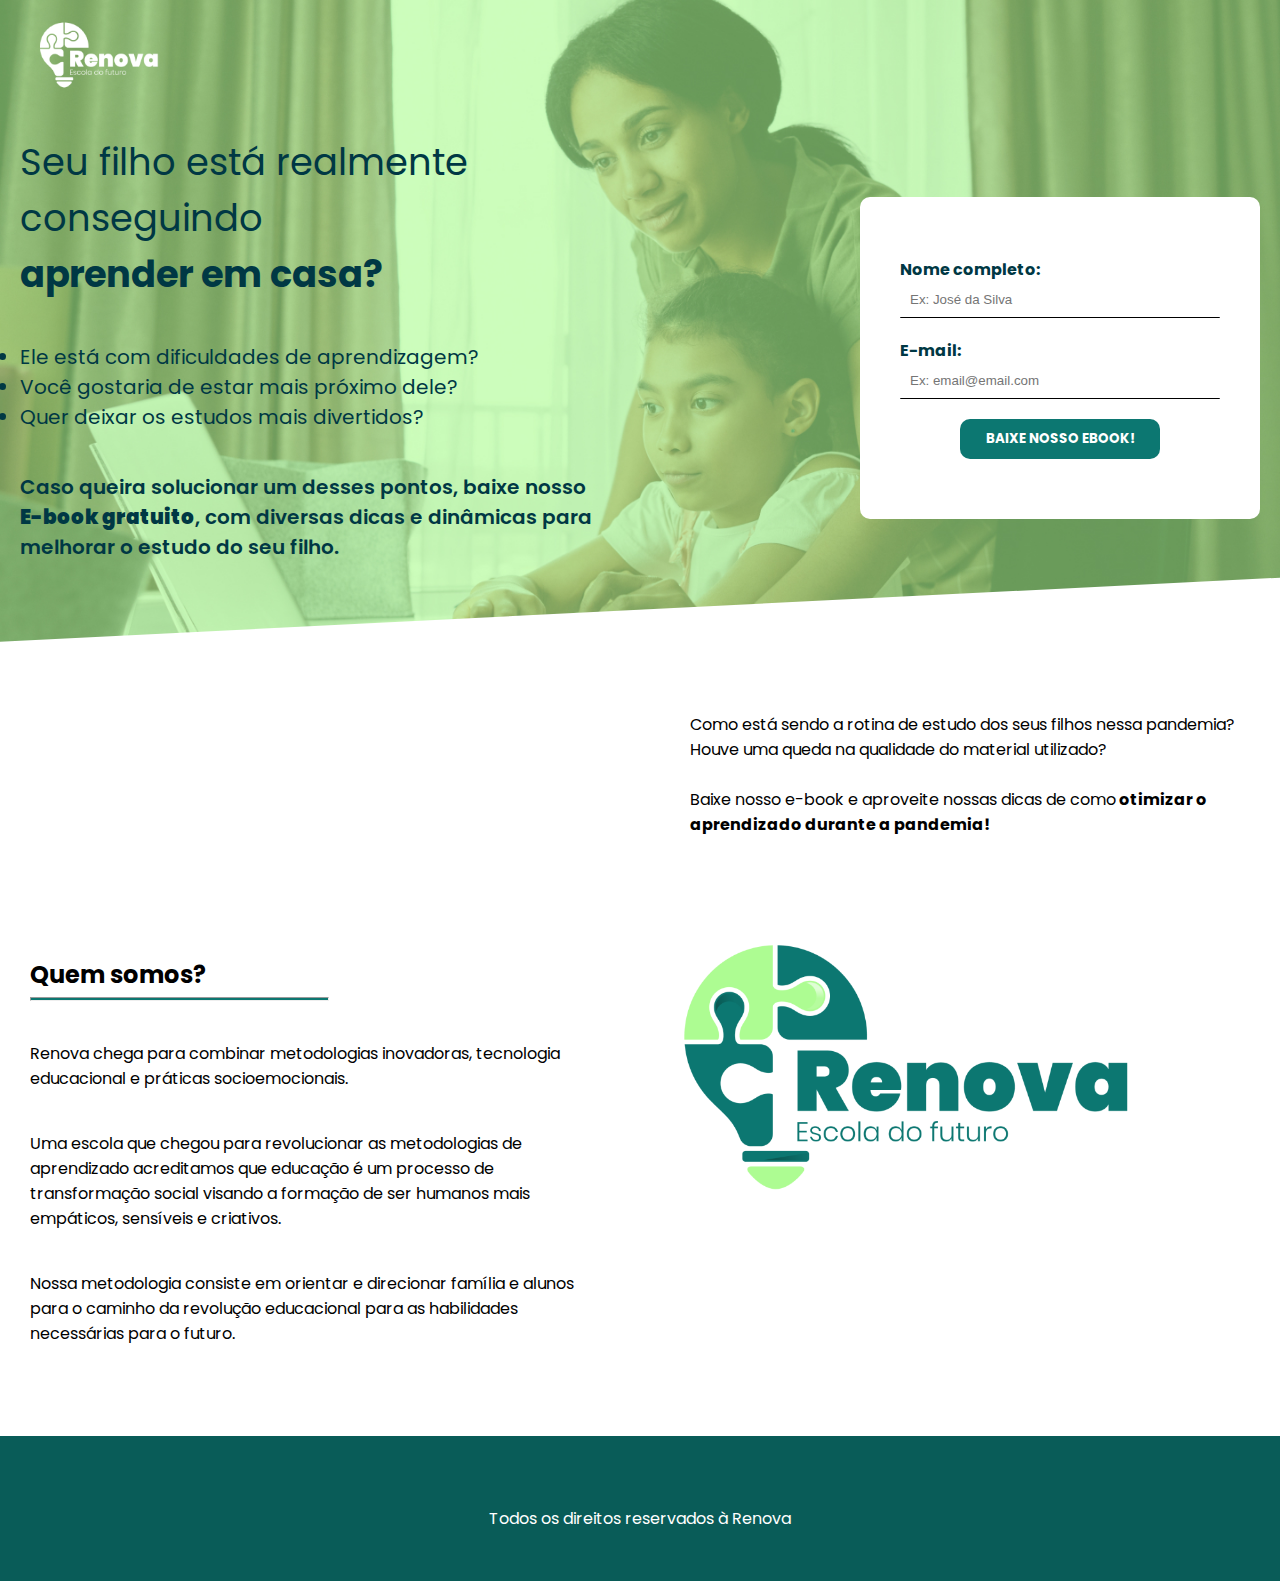
==== Index.html @ 4f58b7ef "debugMode off" ====
<!DOCTYPE html>
<html>

<head>
  <meta charset="UTF-8">
    <meta name="viewport" content="width=device-width, initial-scale=1.0">
  <link rel="stylesheet" href="style.css">
  <link rel="preconnect" href="https://fonts.gstatic.com">
  <link rel="preconnect" href="https://fonts.gstatic.com">
  <link rel="preconnect" href="https://fonts.gstatic.com">
  <link rel="shortcut icon" href="images/logo-renova-branco-1@2x.png" type="image">
  <link href="https://fonts.googleapis.com/css2?family=Poppins:wght@300;400;500;600;700;800&display=swap"
    rel="stylesheet">
  <link href="https://fonts.googleapis.com/css2?family=Open+Sans:ital,wght@0,400;0,800;1,300&display=swap"
    rel="stylesheet">
  <title>Renova Futuro</title>
</head>

<body>





  <div id="hero">
    <div class="fundo">
      <div id="logo">
        <img src="./images/logo-renova-branco-1@2x.png" alt="" id="logo-img">
      </div>
    </div>
    <div id="hero-content">
      <div id="titulo">
        <div class="">
          <h1>Seu filho está realmente conseguindo<br><strong>aprender em casa?</strong></h1>
        </div>
        <div class="extra">
          <ul>
            <li>Ele está com dificuldades de aprendizagem?</li>
            <li>Você gostaria de estar mais próximo dele?</li>
            <li>Quer deixar os estudos mais divertidos?</li>
          </ul>
          <p class="solucionar  ">Caso queira solucionar um desses pontos, baixe nosso<strong> E-book gratuito</strong>,
            com diversas dicas e dinâmicas para
            melhorar o estudo do seu filho.</p>
        </div>
        <div id="extra2">
          <p>Baixe nosso e-book gratuito para dicas e dinâmicas de como melhorar os estudos do seu filho em tempos de aulas remotas.</p>  
        </div>
         
          


      </div>
      <div id="form-box">
        <div class="formulario">

          <form method="POST" action="https://smtl.gama.academy/leads/1ccc7f61-25e3-11eb-bf8d-0d63c80760d2">
            <h4>Nome completo:</h4>
            <input name="name" type="text" class="input" pattern="^\D{2,}\s[\D\s]{2,}$" title="Digite seu nome completo"
              placeholder="Ex: José da Silva" required />
            <h4>E-mail:</h4>
            <input name="email" type="email" class="input" title="Digite seu email" placeholder="Ex: email@email.com"
              required />
            <input name="redirectTo" type="hidden" value="https://renovafuturo.com.br/obrigado.html" />
            <a href="ebook.pdf" download="E-BOOK"></a><input value="BAIXE NOSSO EBOOK!" class="input botao"
              type="submit" /></a>
            </input>
        </div>
        <input name="debugMode" type="hidden" value="false" />
        </form>
      </div>

    </div>
  </div>
  <div id="main">
    <div id="text1">
            <p class="texto">Como está sendo a rotina de estudo dos seus filhos nessa pandemia? Houve uma queda na qualidade do material utilizado?
          <br>
          <br>
              Baixe nosso e-book e aproveite nossas dicas de como<b> otimizar o aprendizado durante a pandemia!</b></p>

      </div>

      
<div id="quem-somos">


<h2>Quem somos?</h2>
<hr>

<p class="renova">Renova chega para combinar metodologias inovadoras, tecnologia educacional e práticas socioemocionais. </p>
<p>
Uma escola que chegou para revolucionar as metodologias de aprendizado acreditamos que educação é um processo de transformação social visando a formação de ser humanos mais empáticos, sensíveis e criativos.
</p>
<p>
Nossa metodologia consiste em orientar e direcionar família e alunos para o caminho da revolução educacional para as habilidades necessárias para o futuro.</p>
</div>
<div id="logo-final">
<img src="./images/logo-renova-positivo-1@2x.png" id="logo-color" alt="">
</div>

</div>

<footer>
<p>Todos os direitos reservados à Renova</p>
</footer>
</body>

</html>
---- style.css ----
*{
    margin:0px;
    padding:0px
}
img{
    width:10%;
}
#main {
    display: grid;
    grid-template-columns: 1fr 1fr;
    max-width: 1280px;
    grid-gap: 40px;
    margin: 0 auto;
    
}

@media only screen and (max-width: 750px) {
    #main {
        grid-template-columns: 1fr;
        display: block;
    }


    .extra {
        display: none;
    }
  }



#hero {
    grid-column: 1 / 3;
    display: grid;
    grid-template-rows: auto 1fr;
    grid-template-columns: 1fr;
    background-image: url(./images/background-photo.jpg);
    background-position: center top;
    margin: 0;
    background-repeat: no-repeat;
    background-size: cover;
}

#logo {
    max-width: 1280px;
    margin: 20px auto;
    margin-top: 20px;
    padding-left: 40px;
}

#logo-img {
    min-width: 100px;
}

#hero-content {
    max-width: 1280px;
    width: 100%;
    margin: 0 auto;
    display: grid;
    grid-template-columns: 1fr 1fr;
    align-content: center; 
    column-gap: 40px;
}

#extra2 p {
    font-family: 'Poppins';
    font-size: 0.8em;
    margin-top: 20px;
}

@media only screen and (min-width: 750px) {
    #extra2 {
        display: none;
    }

    #hero-content {

    margin-bottom: 40px;
    }

   #form-box {
    justify-self: end;
    align-self: center;
    margin-bottom: 50px;
    margin: 20px;
   }
   h1 {
    margin-bottom: 40px;
   }
   #hero {

    -webkit-clip-path: polygon(0 0, 100% 0, 100% 0%, 0 100%);
    clip-path: polygon(0 0, 100% 0, 100% 90%, 0 100%); 
   }
  }

@media only screen and (max-width: 750px) {
    #hero-content {
        grid-template-columns: 1fr;

    }
    #form-box {
        margin: 0 auto;
        justify-self: center;
        margin-bottom: -20px;
    }
    #titulo {
    text-align: center;
    }
    h1 {
        font-size: 1.25em;
    }
  }

#form-box {
    background: white;
    border-radius: 10px;
    padding-top: 60px;
    padding-left: 40px;
    padding-right: 40px;
    padding-bottom: 40px;
    max-width: 400px;
    width: 100%;
  box-sizing: border-box;
  color:#003844;
}


#form-box form {
    display: grid;
    grid-template-columns: 1fr;
    font-family: 'Poppins';
    color:#003844;
}

#text1 {
    margin: 30px;
    font-family: 'Poppins';
    grid-column: 2;
}

#quem-somos {
    grid-row: 2;
    grid-column: 1;
    margin: 30px;
    font-family: 'Poppins';
}

#logo-final {
    grid-row: 2;
    grid-column: 2;
}



input{
    background: none;
    border:none;
    color:#6F6F6F;
    padding: 10px;
    margin-bottom: 20px;
}
.input{
    border-bottom: solid 1px #000000;
    border-radius:1px
}
input.botao{
    color:white;
    background:#0C7771;
    border-radius:10px;
    border:none;
    padding: 10px;
    width: 200px;
    font-weight: bold;
    font-family: 'Poppins';
    place-self: center;
}
input.botao:hover{
    background:#095c58;
}

#logo-color {
    width: 80%;
}

hr{
    background:#0C7771;
    height:2px;
    width: 297px;
    margin-top:1%
}

p {
    margin-top: 40px;
    margin-bottom: 20px;
}

footer {
    padding: 30px;
    background: #095c58;
    margin-top: 40px;
    color: #fff;
    font-family: 'Poppins';
    text-align: center;
}

h1 {
    font-family: 'Poppins';
    font-weight: normal;
    margin-top: 0px;
    color:#003844;
}

#titulo {
    grid-row: 1;
    margin: 20px;
    font-size: 1.15em;
    color: #003844;
}

ul{
    color:#003844;
    font-family: 'Poppins';
    font-size:20px;
}

.solucionar{
    color:#003844;
    font-family: 'Poppins';
    font-size:20px;
    font-weight: 600;

}
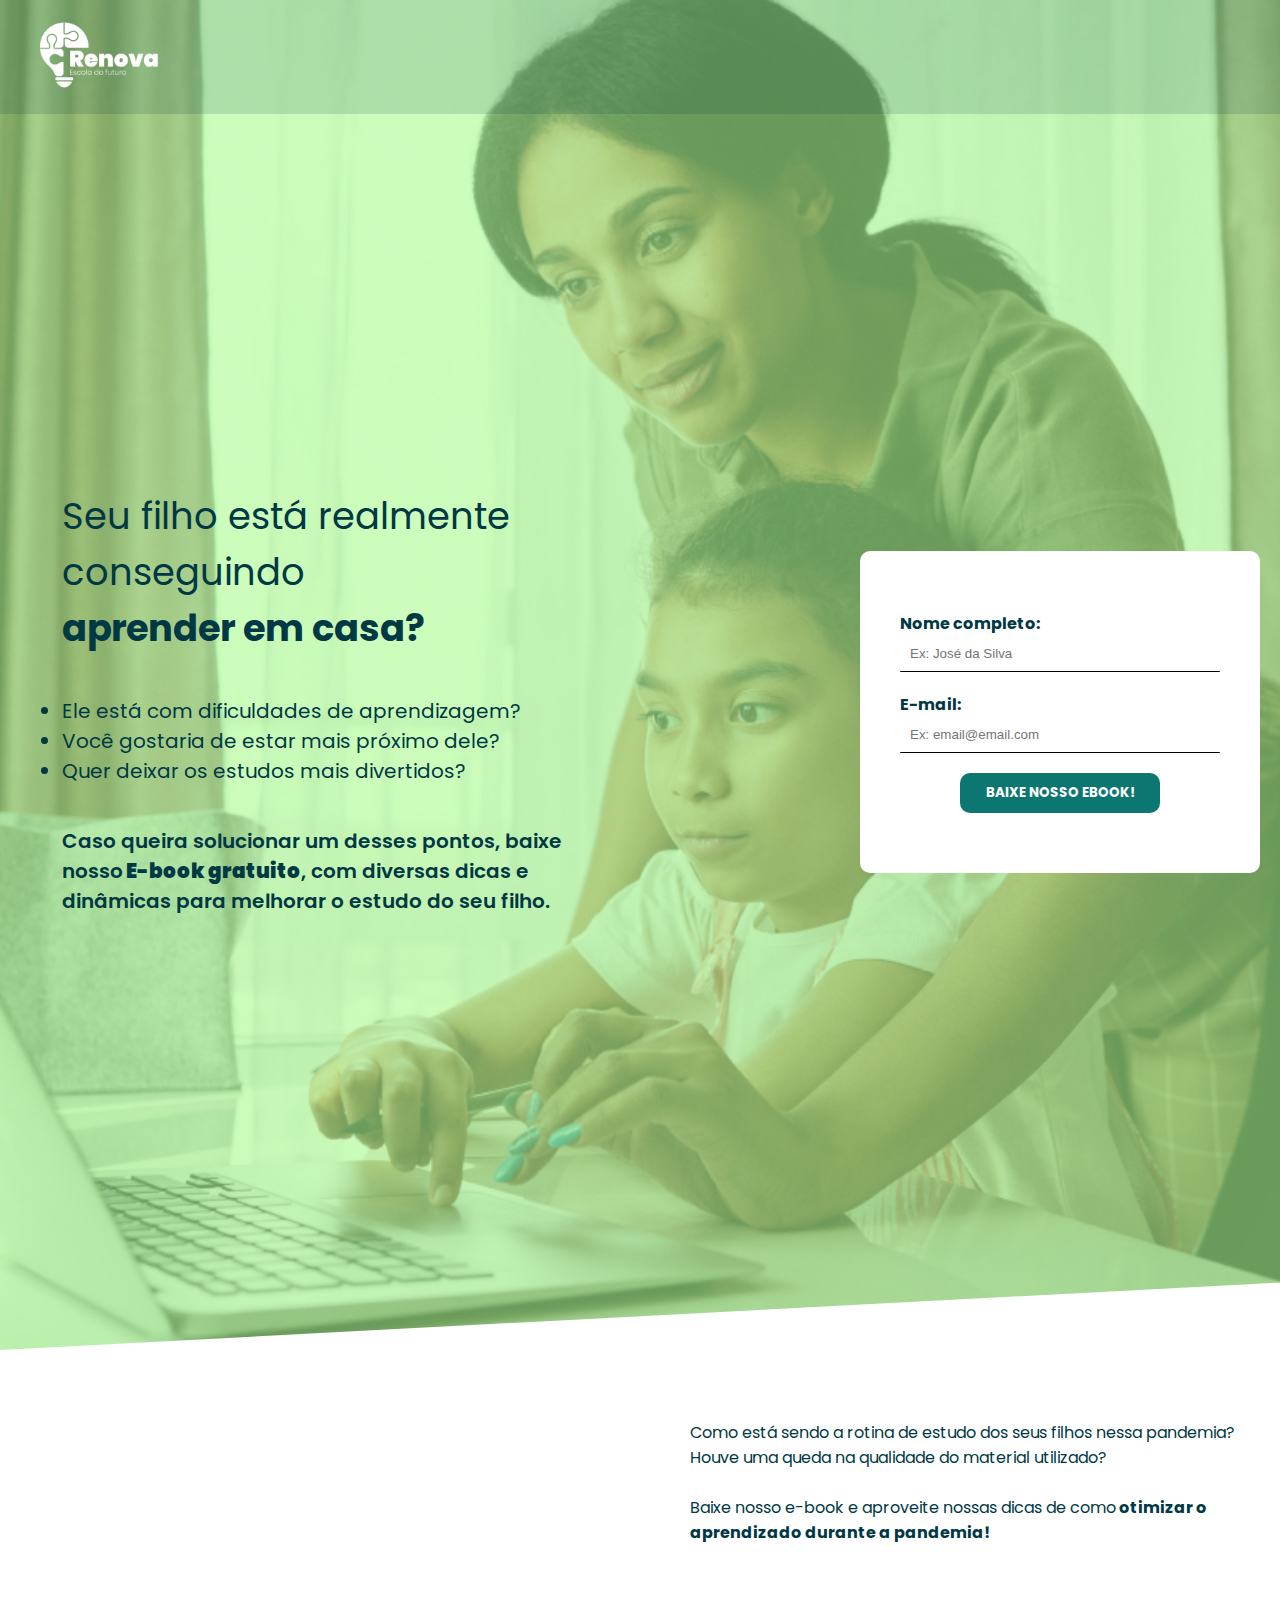
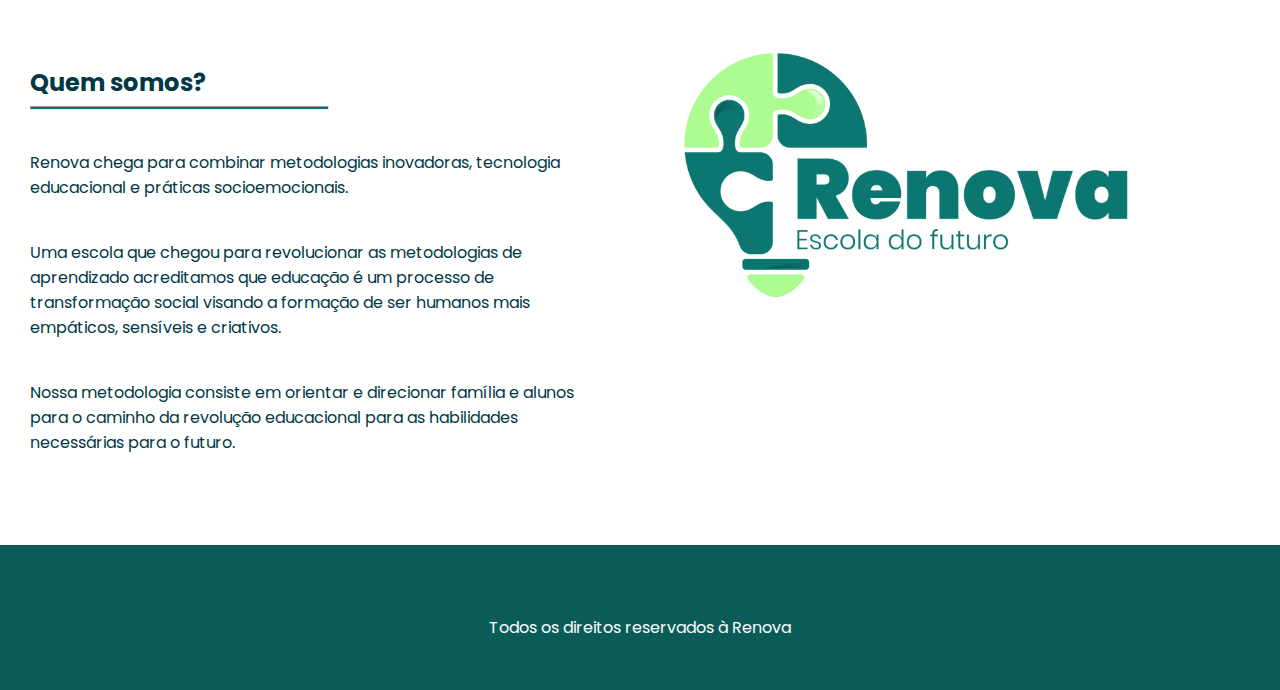
==== commit 22c71538: "margin arrumada" ====
--- a/Index.html
+++ b/Index.html
@@ -66,7 +66,6 @@
               type="submit" /></a>
             </input>
         </div>
-        <input name="debugMode" type="hidden" value="false" />
         </form>
       </div>
 
--- a/style.css
+++ b/style.css
@@ -12,6 +12,9 @@
     grid-gap: 40px;
     margin: 0 auto;
     
+}
+.fundo{
+    background:rgba(0, 56, 68, 0.15);
 }
 
 @media only screen and (max-width: 750px) {
@@ -38,6 +41,7 @@
     margin: 0;
     background-repeat: no-repeat;
     background-size: cover;
+    height: 150vh;
 }
 
 #logo {
@@ -65,6 +69,7 @@
     font-family: 'Poppins';
     font-size: 0.8em;
     margin-top: 20px;
+    color: #003844;
 }
 
 @media only screen and (min-width: 750px) {
@@ -87,9 +92,9 @@
     margin-bottom: 40px;
    }
    #hero {
-
+    height:150vh;
     -webkit-clip-path: polygon(0 0, 100% 0, 100% 0%, 0 100%);
-    clip-path: polygon(0 0, 100% 0, 100% 90%, 0 100%); 
+    clip-path: polygon(0 0, 100% 0, 100% 95%, 0 100%); 
    }
   }
 
@@ -105,6 +110,7 @@
     }
     #titulo {
     text-align: center;
+    margin-left: 10%;
     }
     h1 {
         font-size: 1.25em;
@@ -136,6 +142,7 @@
     margin: 30px;
     font-family: 'Poppins';
     grid-column: 2;
+    color: #003844;
 }
 
 #quem-somos {
@@ -143,6 +150,7 @@
     grid-column: 1;
     margin: 30px;
     font-family: 'Poppins';
+    color: #003844;
 }
 
 #logo-final {
@@ -161,7 +169,8 @@
 }
 .input{
     border-bottom: solid 1px #000000;
-    border-radius:1px
+    border-radius:1px;
+    color: #003844;
 }
 input.botao{
     color:white;
@@ -173,6 +182,7 @@
     font-weight: bold;
     font-family: 'Poppins';
     place-self: center;
+
 }
 input.botao:hover{
     background:#095c58;
@@ -215,6 +225,7 @@
     margin: 20px;
     font-size: 1.15em;
     color: #003844;
+    margin-left: 10%;
 }
 
 ul{
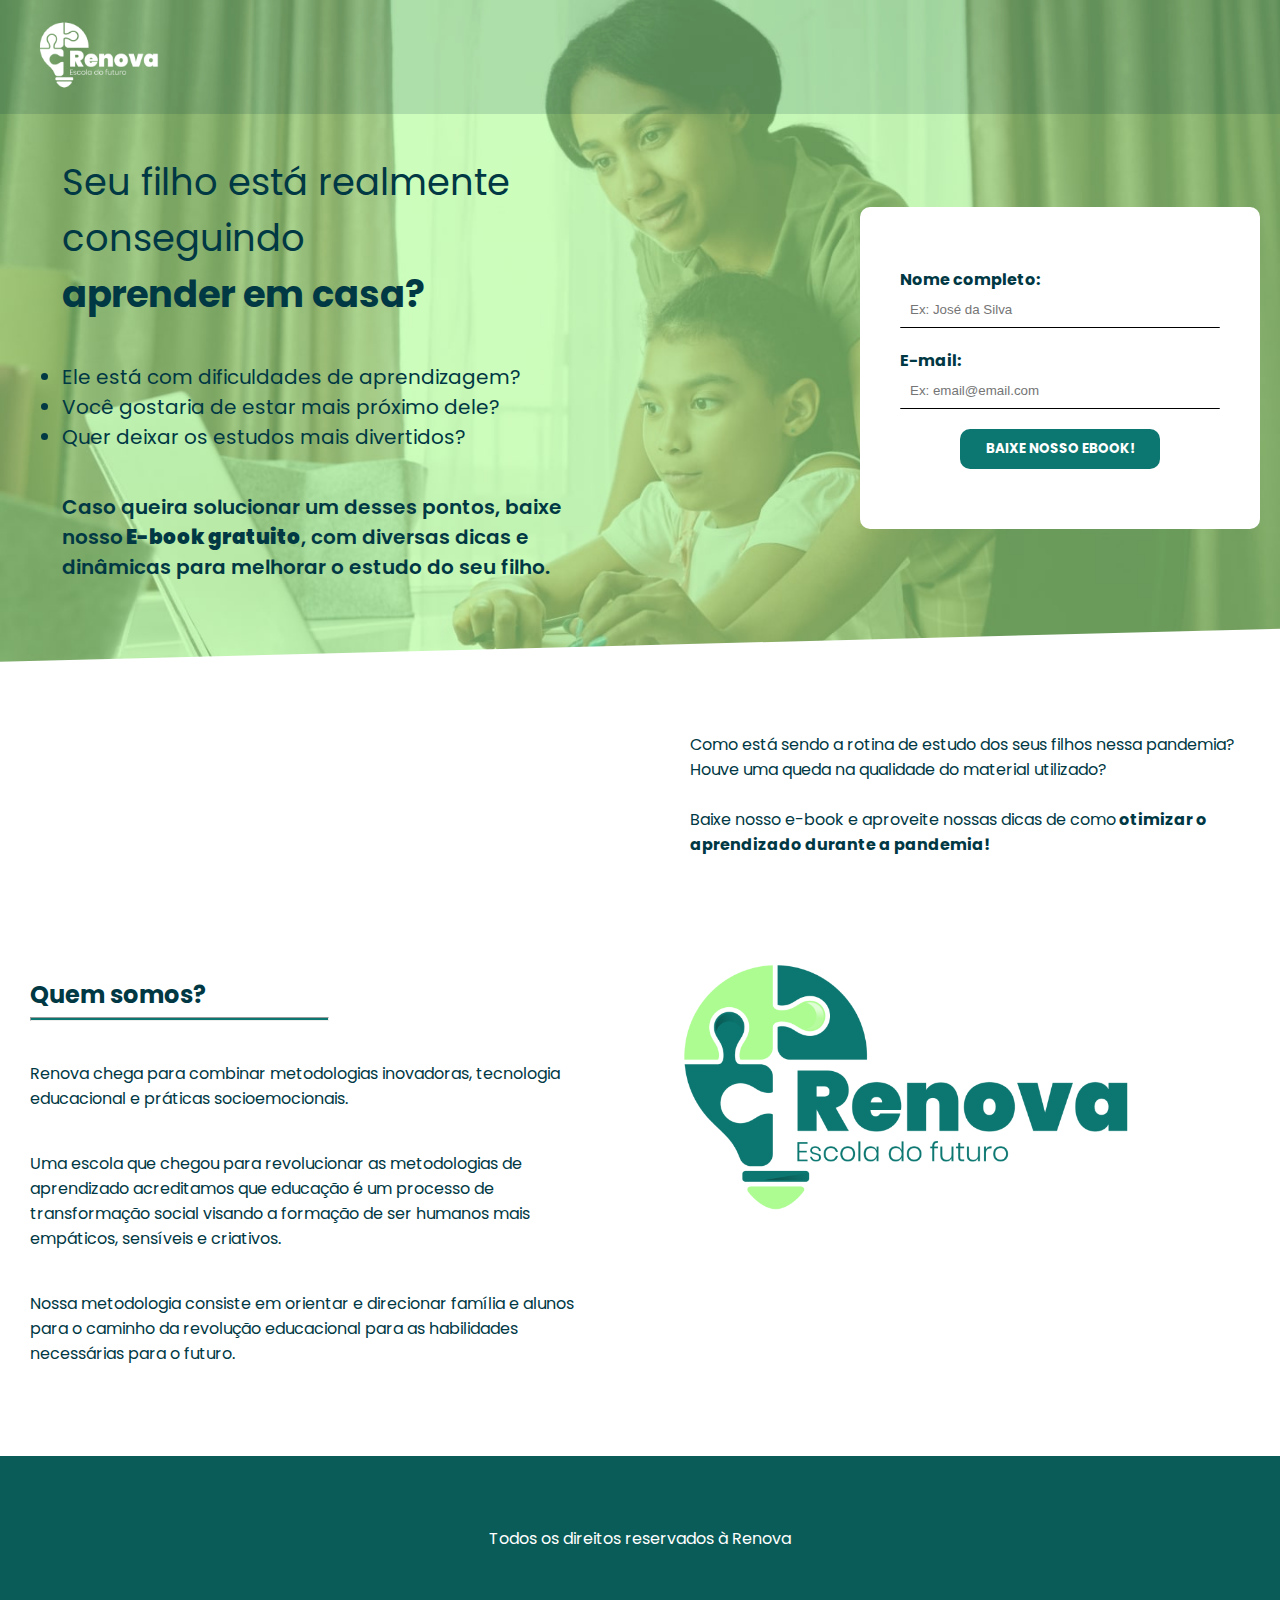
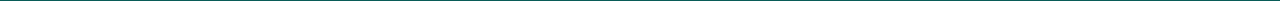
==== commit 96917e28: "instalacao de facebook pixel" ====
--- a/Index.html
+++ b/Index.html
@@ -14,6 +14,27 @@
   <link href="https://fonts.googleapis.com/css2?family=Open+Sans:ital,wght@0,400;0,800;1,300&display=swap"
     rel="stylesheet">
   <title>Renova Futuro</title>
+
+<!-- Facebook Pixel Code -->
+<script>
+  !function(f,b,e,v,n,t,s)
+  {if(f.fbq)return;n=f.fbq=function(){n.callMethod?
+  n.callMethod.apply(n,arguments):n.queue.push(arguments)};
+  if(!f._fbq)f._fbq=n;n.push=n;n.loaded=!0;n.version='2.0';
+  n.queue=[];t=b.createElement(e);t.async=!0;
+  t.src=v;s=b.getElementsByTagName(e)[0];
+  s.parentNode.insertBefore(t,s)}(window,document,'script',
+  'https://connect.facebook.net/en_US/fbevents.js');
+  fbq('init', '943819379482673'); 
+  fbq('track', 'PageView');
+  </script>
+  <noscript>
+  <img height="1" width="1" 
+  src="https://www.facebook.com/tr?id=943819379482673&ev=PageView
+  &noscript=1"/>
+  </noscript>
+  <!-- End Facebook Pixel Code -->
+
 </head>
 
 <body>
--- a/style.css
+++ b/style.css
@@ -41,7 +41,6 @@
     margin: 0;
     background-repeat: no-repeat;
     background-size: cover;
-    height: 150vh;
 }
 
 #logo {
@@ -90,9 +89,9 @@
    }
    h1 {
     margin-bottom: 40px;
+    margin-top: 20px;
    }
    #hero {
-    height:150vh;
     -webkit-clip-path: polygon(0 0, 100% 0, 100% 0%, 0 100%);
     clip-path: polygon(0 0, 100% 0, 100% 95%, 0 100%); 
    }
@@ -216,7 +215,6 @@
 h1 {
     font-family: 'Poppins';
     font-weight: normal;
-    margin-top: 0px;
     color:#003844;
 }
 
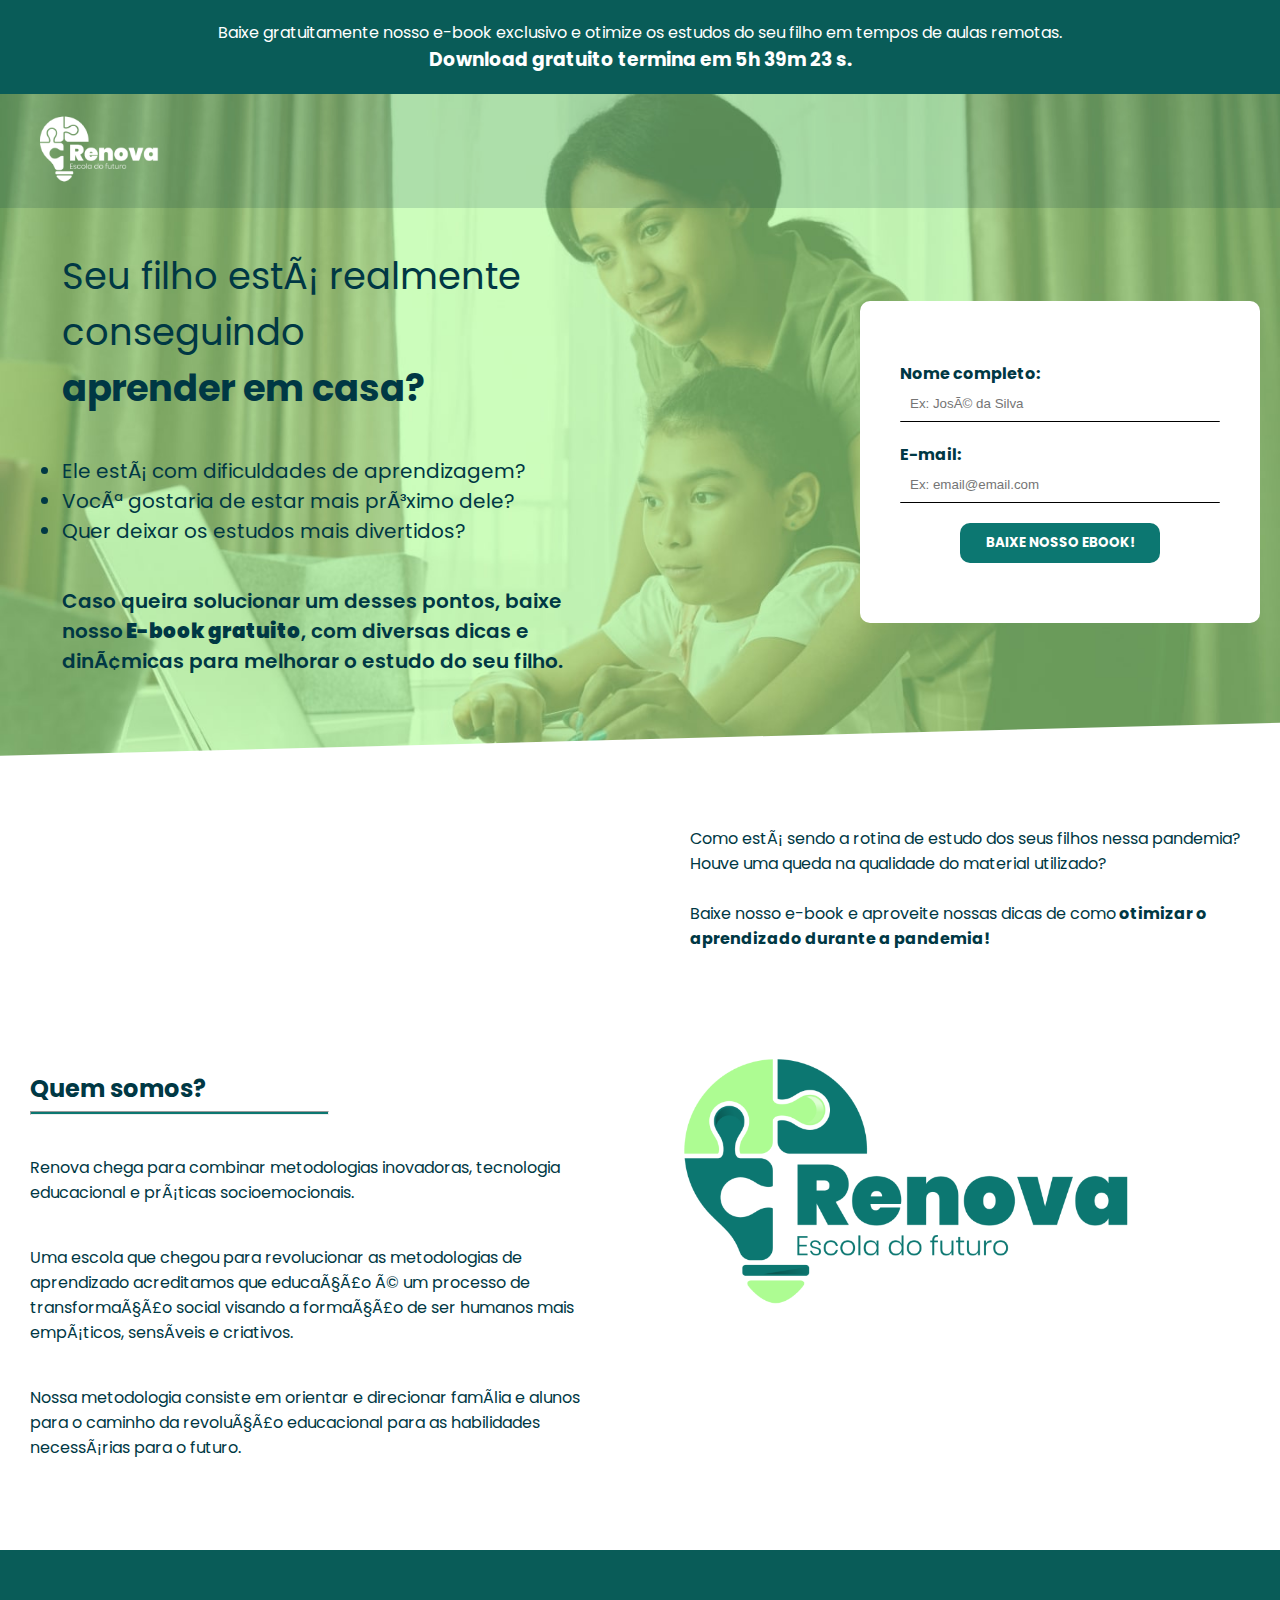
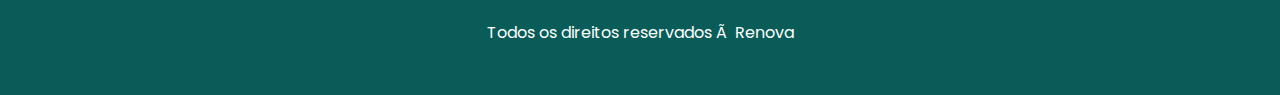
==== commit 013d7756: "inclusao de contador e atualizacao de pixel" ====
--- a/Index.html
+++ b/Index.html
@@ -2,6 +2,39 @@
 <html>
 
 <head>
+
+  <!-- Global site tag (gtag.js) - Google Analytics -->
+<script async src="https://www.googletagmanager.com/gtag/js?id=UA-183540419-1">
+</script>
+<script>
+  window.dataLayer = window.dataLayer || [];
+  function gtag(){dataLayer.push(arguments);}
+  gtag('js', new Date());
+
+  gtag('config', 'UA-183540419-1');
+</script>
+
+<!-- Facebook Pixel Code -->
+<script>
+  !function(f,b,e,v,n,t,s)
+  {if(f.fbq)return;n=f.fbq=function(){n.callMethod?
+  n.callMethod.apply(n,arguments):n.queue.push(arguments)};
+  if(!f._fbq)f._fbq=n;n.push=n;n.loaded=!0;n.version='2.0';
+  n.queue=[];t=b.createElement(e);t.async=!0;
+  t.src=v;s=b.getElementsByTagName(e)[0];
+  s.parentNode.insertBefore(t,s)}(window,document,'script',
+  'https://connect.facebook.net/en_US/fbevents.js');
+  fbq('init', '384749542771481'); 
+  fbq('track', 'PageView');
+  </script>
+  <noscript>
+  <img height="1" width="1" 
+  src="https://www.facebook.com/tr?id=384749542771481&ev=PageView
+  &noscript=1"/>
+  </noscript>
+  <!-- End Facebook Pixel Code -->
+
+
   <meta charset="UTF-8">
     <meta name="viewport" content="width=device-width, initial-scale=1.0">
   <link rel="stylesheet" href="style.css">
@@ -15,32 +48,17 @@
     rel="stylesheet">
   <title>Renova Futuro</title>
 
-<!-- Facebook Pixel Code -->
-<script>
-  !function(f,b,e,v,n,t,s)
-  {if(f.fbq)return;n=f.fbq=function(){n.callMethod?
-  n.callMethod.apply(n,arguments):n.queue.push(arguments)};
-  if(!f._fbq)f._fbq=n;n.push=n;n.loaded=!0;n.version='2.0';
-  n.queue=[];t=b.createElement(e);t.async=!0;
-  t.src=v;s=b.getElementsByTagName(e)[0];
-  s.parentNode.insertBefore(t,s)}(window,document,'script',
-  'https://connect.facebook.net/en_US/fbevents.js');
-  fbq('init', '943819379482673'); 
-  fbq('track', 'PageView');
-  </script>
-  <noscript>
-  <img height="1" width="1" 
-  src="https://www.facebook.com/tr?id=943819379482673&ev=PageView
-  &noscript=1"/>
-  </noscript>
-  <!-- End Facebook Pixel Code -->
+
 
 </head>
 
 <body>
 
 
-
+<div id="counter">
+  Baixe gratuitamente nosso e-book exclusivo e otimize os estudos do seu filho em tempos de aulas remotas.
+  <h3 id="contador">Download gratuito termina em 5h 39m 23 s.</h3>
+</div>
 
 
   <div id="hero">
@@ -124,6 +142,34 @@
 <footer>
 <p>Todos os direitos reservados à Renova</p>
 </footer>
+
+<script>
+  // Set the date we're counting down to
+  var countDownDate = new Date("Nov 20, 2020 12:00:00").getTime();
+  
+  // Update the count down every 1 second
+  var x = setInterval(function() {
+  
+    // Get today's date and time
+    var now = new Date().getTime();
+  
+    // Find the distance between now and the count down date
+    var distance = countDownDate - now;
+  
+    // Time calculations for days, hours, minutes and seconds
+    var days = Math.floor(distance / (1000 * 60 * 60 * 24));
+    var hours = Math.floor((distance % (1000 * 60 * 60 * 24)) / (1000 * 60 * 60));
+    var minutes = Math.floor((distance % (1000 * 60 * 60)) / (1000 * 60));
+    var seconds = Math.floor((distance % (1000 * 60)) / 1000);
+  
+    // Display the result in the element with id="contador"
+    document.getElementById("contador").innerHTML = "Download gratuito termina em " + days + "d " + hours + "h "
+    + minutes + "m " + seconds + "s ";
+  
+    
+  }, 1000);
+  </script>
+
 </body>
 
 </html>--- a/style.css
+++ b/style.css
@@ -48,6 +48,14 @@
     margin: 20px auto;
     margin-top: 20px;
     padding-left: 40px;
+}
+
+#counter {
+    background: #095c58;
+    color: white;
+    font-family: 'Poppins';
+    padding: 20px;
+    text-align: center;
 }
 
 #logo-img {
@@ -102,6 +110,15 @@
         grid-template-columns: 1fr;
 
     }
+
+    #counter {
+        font-size: 0.8em;
+    }
+
+    #counter h3 {
+        display: inline;
+    }
+
     #form-box {
         margin: 0 auto;
         justify-self: center;
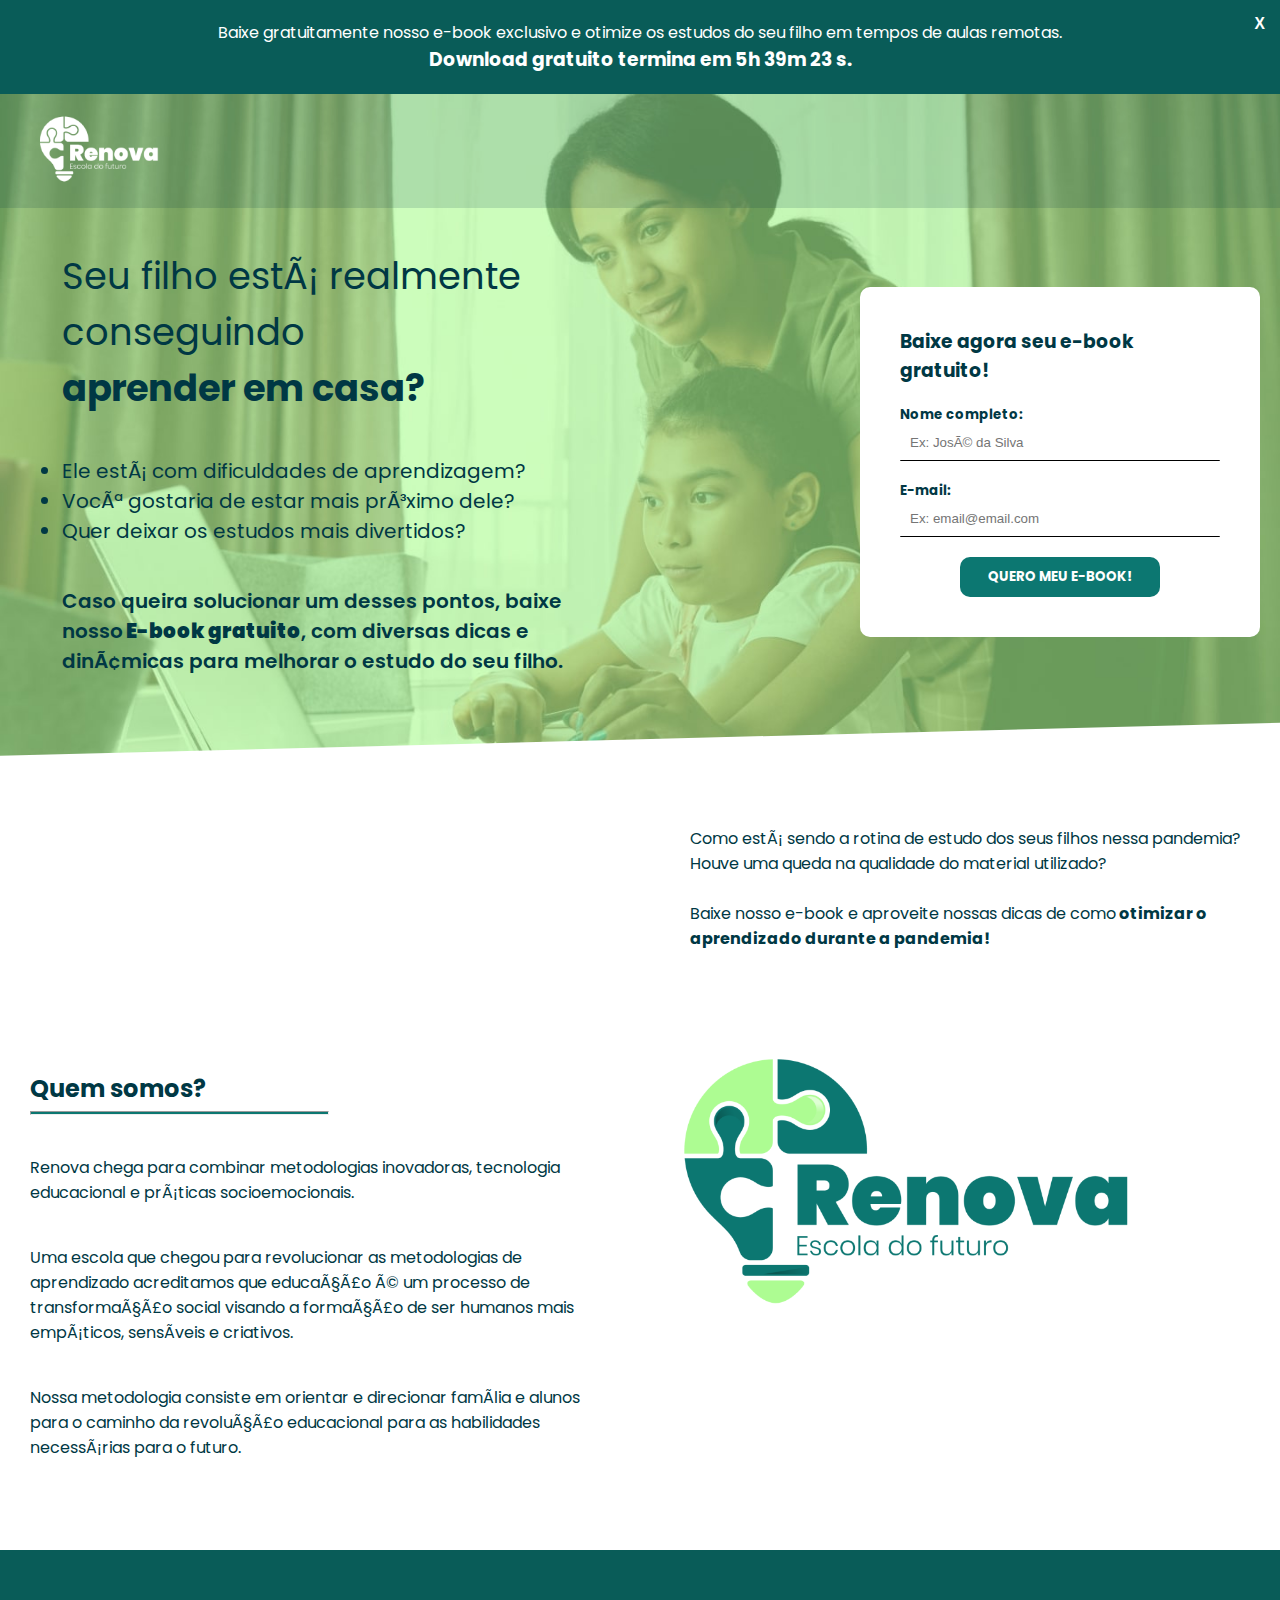
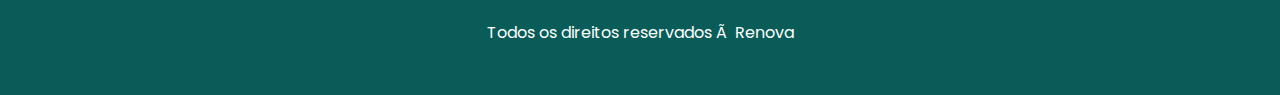
==== commit 5404fa1a: "titulo com CTA e botao de fechar contador" ====
--- a/Index.html
+++ b/Index.html
@@ -58,6 +58,7 @@
 <div id="counter">
   Baixe gratuitamente nosso e-book exclusivo e otimize os estudos do seu filho em tempos de aulas remotas.
   <h3 id="contador">Download gratuito termina em 5h 39m 23 s.</h3>
+  <button id="close" onclick="hideCounter()"><h3>X</h3></button>
 </div>
 
 
@@ -91,17 +92,18 @@
 
       </div>
       <div id="form-box">
+
+        <h3>Baixe agora seu e-book gratuito!</h3>
         <div class="formulario">
-
           <form method="POST" action="https://smtl.gama.academy/leads/1ccc7f61-25e3-11eb-bf8d-0d63c80760d2">
-            <h4>Nome completo:</h4>
+            <h5>Nome completo:</h5>
             <input name="name" type="text" class="input" pattern="^\D{2,}\s[\D\s]{2,}$" title="Digite seu nome completo"
               placeholder="Ex: José da Silva" required />
-            <h4>E-mail:</h4>
+            <h5>E-mail:</h5>
             <input name="email" type="email" class="input" title="Digite seu email" placeholder="Ex: email@email.com"
               required />
             <input name="redirectTo" type="hidden" value="https://renovafuturo.com.br/obrigado.html" />
-            <a href="ebook.pdf" download="E-BOOK"></a><input value="BAIXE NOSSO EBOOK!" class="input botao"
+            <a href="ebook.pdf" download="E-BOOK"></a><input id="form-btn" value="QUERO MEU E-BOOK!" class="input botao"
               type="submit" /></a>
             </input>
         </div>
@@ -144,8 +146,12 @@
 </footer>
 
 <script>
+
+  function hideCounter() {
+    document.getElementById('counter').classList.add('hidden')
+  }
   // Set the date we're counting down to
-  var countDownDate = new Date("Nov 20, 2020 12:00:00").getTime();
+  var countDownDate = new Date("Nov 20, 2020 11:59:00").getTime();
   
   // Update the count down every 1 second
   var x = setInterval(function() {
--- a/style.css
+++ b/style.css
@@ -29,7 +29,9 @@
     }
   }
 
-
+#form-btn {
+    margin-bottom: 0;
+}
 
 #hero {
     grid-column: 1 / 3;
@@ -95,6 +97,11 @@
     margin-bottom: 50px;
     margin: 20px;
    }
+
+   #form-box h3 {
+       font-family: 'Poppins';
+       margin-bottom: 20px;
+   }
    h1 {
     margin-bottom: 40px;
     margin-top: 20px;
@@ -136,7 +143,7 @@
 #form-box {
     background: white;
     border-radius: 10px;
-    padding-top: 60px;
+    padding-top: 40px;
     padding-left: 40px;
     padding-right: 40px;
     padding-bottom: 40px;
@@ -255,4 +262,19 @@
     font-size:20px;
     font-weight: 600;
 
+}
+
+#close {
+    position: absolute;
+    top: 10px;
+    right: 10px;
+    padding: 5px;
+    background: transparent;
+    border: none;
+    color: white;
+    cursor: pointer;
+}
+
+.hidden {
+    display: none;
 }